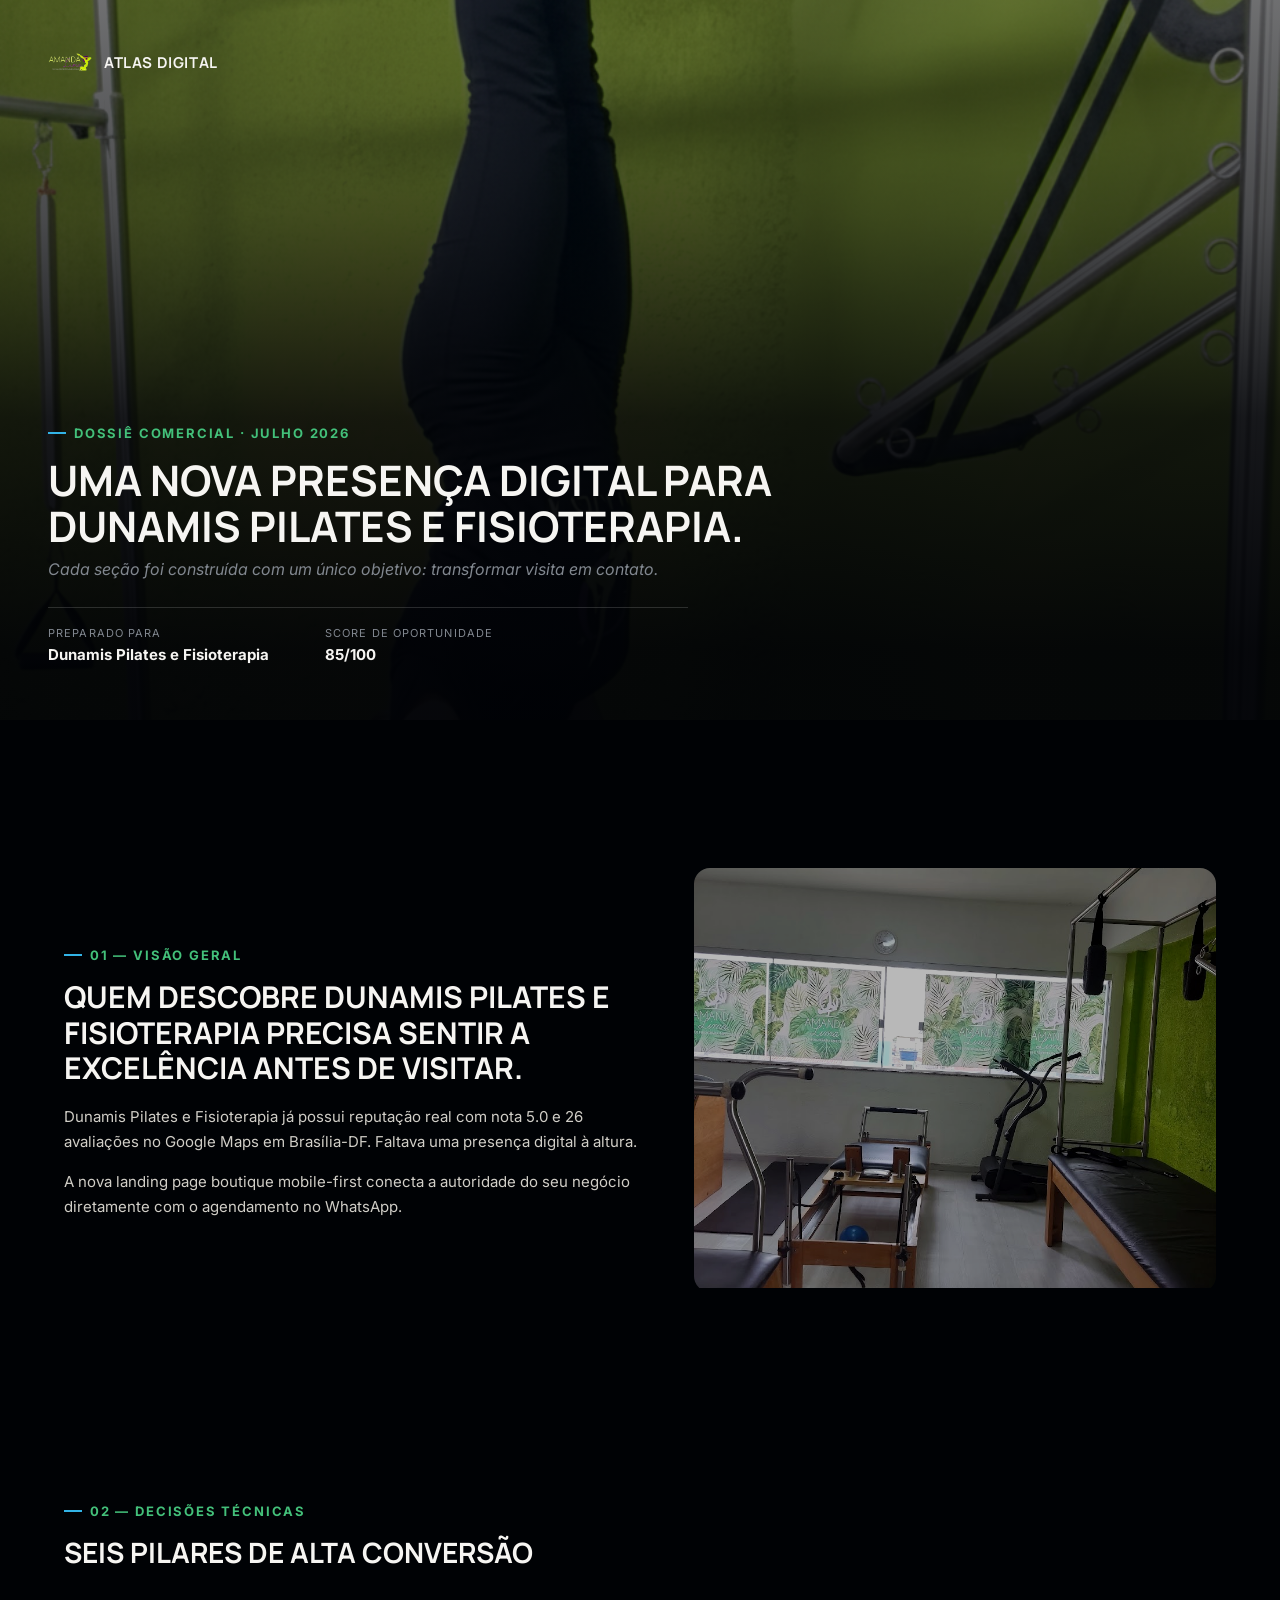
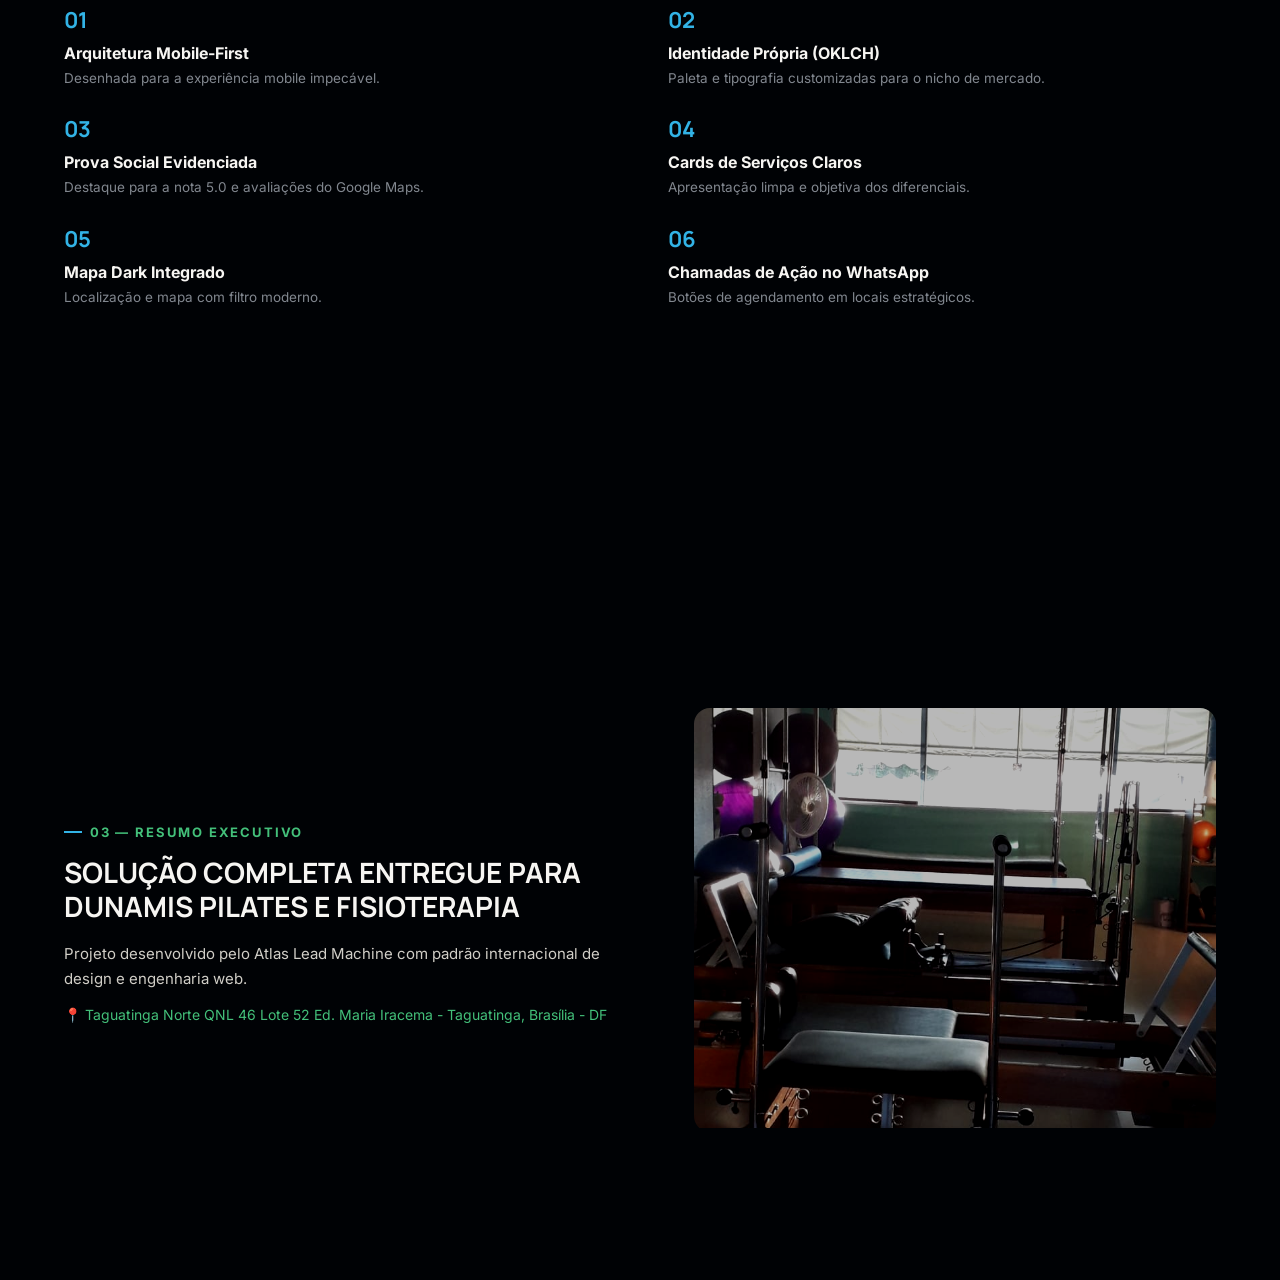
==== presentation/deck.html @ 95e73da5 "Bespoke DEO benchmark build for Dunamis Pilates e Fisioterapia (Atlas VIP - Mobile-first)" ====
<!DOCTYPE html>
<html lang="pt-BR">
<head>
<meta charset="utf-8">
<title>Dossiê — Dunamis Pilates e Fisioterapia</title>
<link rel="preconnect" href="https://fonts.googleapis.com">
<link rel="preconnect" href="https://fonts.gstatic.com" crossorigin>
<link href="https://fonts.googleapis.com/css2?family=Manrope:wght@700;800&family=Inter:wght@400;500;600;700&display=swap" rel="stylesheet">
<style>
  * { box-sizing:border-box; margin:0; padding:0; }
  body { background:oklch(0.08 0.02 255); font-family:'Inter', sans-serif; }
  .disp { font-family:'Manrope', sans-serif; font-weight:700; }
  .slide { width:1280px; height:720px; position:relative; overflow:hidden; background:oklch(0.08 0.02 255); color:oklch(0.97 0.004 90); }
  .eyebrow { display:inline-flex; align-items:center; gap:8px; font-weight:700; letter-spacing:.14em; font-size:13px; color:oklch(0.72 0.15 155); text-transform:uppercase; }
  .eyebrow::before { content:''; width:18px; height:2px; background:oklch(0.72 0.13 230); display:inline-block; }
  .photo-treat { filter: grayscale(.08) contrast(1.1) brightness(.72); }
  .num { font-family:'Manrope', sans-serif; font-weight:700; color:oklch(0.72 0.13 230); font-size:22px; }
  .panel { background:oklch(0.11 0.02 255); border:1px solid oklch(1 0 0 / 8%); border-radius:16px; }
  .muted { color: oklch(0.62 0.014 255); }
  .ink { color: oklch(0.85 0.01 90); }
</style>
</head>
<body>

<!-- SLIDE 0 — CAPA -->
<section class="slide">
  <img src="../assets/img/photo_1.jpg" class="photo-treat" style="position:absolute;inset:0;width:100%;height:100%;object-fit:cover;">
  <div style="position:absolute;inset:0;background:linear-gradient(0deg,oklch(0.08 0.02 255 / .97) 10%,oklch(0.08 0.02 255 / .88) 42%,oklch(0.08 0.02 255 / .6) 70%,oklch(0.08 0.02 255 / .4) 100%);"></div>
  <div style="position:absolute;top:40px;left:48px;display:flex;align-items:center;gap:12px;">
    <img src="../assets/img/logo.png" style="height:44px;border-radius:50%;">
    <span style="font-family:'Manrope', sans-serif;font-weight:700;font-size:15px;text-transform:uppercase;letter-spacing:.04em;">Atlas Digital</span>
  </div>
  <div style="position:absolute;left:48px;right:48px;bottom:56px;">
    <span class="eyebrow">Dossiê Comercial · Julho 2026</span>
    <h1 class="disp" style="font-size:42px;line-height:1.1;text-transform:uppercase;margin:16px 0 10px;max-width:860px;">Uma nova presença digital para Dunamis Pilates e Fisioterapia.</h1>
    <p style="font-style:italic;font-size:16px;max-width:640px;margin-bottom:28px;" class="muted">Cada seção foi construída com um único objetivo: transformar visita em contato.</p>
    <div style="display:flex;gap:56px;padding-top:18px;border-top:1px solid oklch(1 0 0 / 15%);max-width:640px;">
      <div><span style="font-size:11px;letter-spacing:.1em;text-transform:uppercase;display:block;margin-bottom:4px;" class="muted">Preparado para</span><strong style="font-size:15px;">Dunamis Pilates e Fisioterapia</strong></div>
      <div><span style="font-size:11px;letter-spacing:.1em;text-transform:uppercase;display:block;margin-bottom:4px;" class="muted">Score de Oportunidade</span><strong style="font-size:15px;">85/100</strong></div>
    </div>
  </div>
</section>

<!-- SLIDE 1 — VISÃO GERAL -->
<section class="slide" style="display:flex;align-items:center;padding:0 64px;gap:56px;">
  <div style="flex:1.1;">
    <span class="eyebrow">01 — Visão Geral</span>
    <h2 class="disp" style="font-size:30px;text-transform:uppercase;line-height:1.18;margin:16px 0 18px;">Quem descobre Dunamis Pilates e Fisioterapia precisa sentir a excelência antes de visitar.</h2>
    <p style="font-size:15px;line-height:1.7;margin-bottom:14px;" class="ink">Dunamis Pilates e Fisioterapia já possui reputação real com nota 5.0 e 26 avaliações no Google Maps em Brasília-DF. Faltava uma presença digital à altura.</p>
    <p style="font-size:15px;line-height:1.7;" class="ink">A nova landing page boutique mobile-first conecta a autoridade do seu negócio diretamente com o agendamento no WhatsApp.</p>
  </div>
  <div style="flex:1;border-radius:16px;overflow:hidden;">
    <img src="../assets/img/photo_2.jpg" class="photo-treat" style="width:100%;height:420px;object-fit:cover;">
  </div>
</section>

<!-- SLIDE 2 — DECISÕES DE DESIGN -->
<section class="slide" style="padding:56px 64px;">
  <span class="eyebrow">02 — Decisões Técnicas</span>
  <h2 class="disp" style="font-size:28px;text-transform:uppercase;margin:14px 0 34px;">Seis pilares de alta conversão</h2>
  <div style="display:grid;grid-template-columns:1fr 1fr;column-gap:56px;row-gap:26px;">
    <div><span class="num">01</span><strong style="display:block;font-size:16px;margin:8px 0 4px;">Arquitetura Mobile-First</strong><span style="font-size:13.5px;line-height:1.5;" class="muted">Desenhada para a experiência mobile impecável.</span></div>
    <div><span class="num">02</span><strong style="display:block;font-size:16px;margin:8px 0 4px;">Identidade Própria (OKLCH)</strong><span style="font-size:13.5px;line-height:1.5;" class="muted">Paleta e tipografia customizadas para o nicho de mercado.</span></div>
    <div><span class="num">03</span><strong style="display:block;font-size:16px;margin:8px 0 4px;">Prova Social Evidenciada</strong><span style="font-size:13.5px;line-height:1.5;" class="muted">Destaque para a nota 5.0 e avaliações do Google Maps.</span></div>
    <div><span class="num">04</span><strong style="display:block;font-size:16px;margin:8px 0 4px;">Cards de Serviços Claros</strong><span style="font-size:13.5px;line-height:1.5;" class="muted">Apresentação limpa e objetiva dos diferenciais.</span></div>
    <div><span class="num">05</span><strong style="display:block;font-size:16px;margin:8px 0 4px;">Mapa Dark Integrado</strong><span style="font-size:13.5px;line-height:1.5;" class="muted">Localização e mapa com filtro moderno.</span></div>
    <div><span class="num">06</span><strong style="display:block;font-size:16px;margin:8px 0 4px;">Chamadas de Ação no WhatsApp</strong><span style="font-size:13.5px;line-height:1.5;" class="muted">Botões de agendamento em locais estratégicos.</span></div>
  </div>
</section>

<!-- SLIDE 3 — RESUMO DO PROJETO -->
<section class="slide" style="display:flex;align-items:center;padding:0 64px;gap:56px;">
  <div style="flex:1.1;">
    <span class="eyebrow">03 — Resumo Executivo</span>
    <h2 class="disp" style="font-size:28px;text-transform:uppercase;line-height:1.18;margin:16px 0 18px;">Solução completa entregue para Dunamis Pilates e Fisioterapia</h2>
    <p style="font-size:15px;line-height:1.7;margin-bottom:14px;" class="ink">Projeto desenvolvido pelo Atlas Lead Machine com padrão internacional de design e engenharia web.</p>
    <p style="font-size:14px;color:oklch(0.72 0.15 155);">📍 Taguatinga Norte QNL 46 Lote 52 Ed. Maria Iracema - Taguatinga, Brasília - DF</p>
  </div>
  <div style="flex:1;border-radius:16px;overflow:hidden;">
    <img src="../assets/img/photo_3.jpg" class="photo-treat" style="width:100%;height:420px;object-fit:cover;">
  </div>
</section>

</body>
</html>
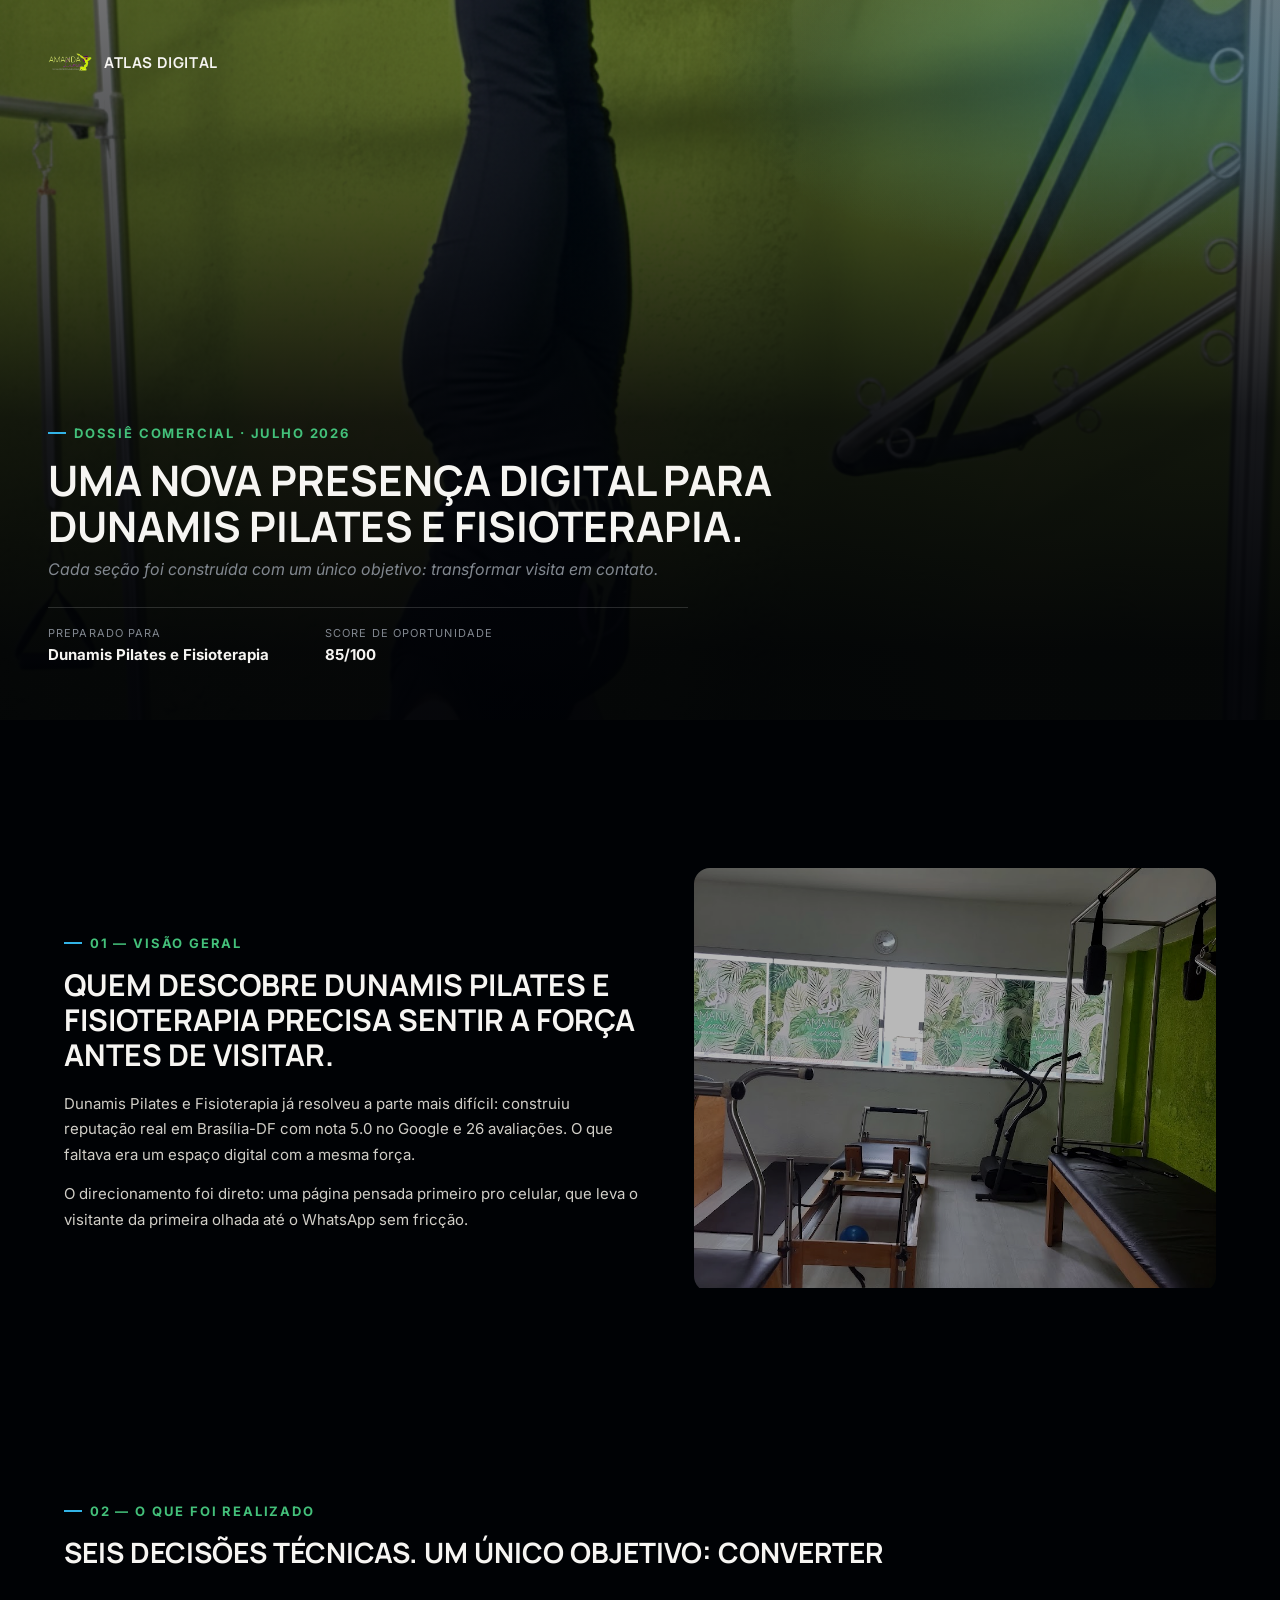
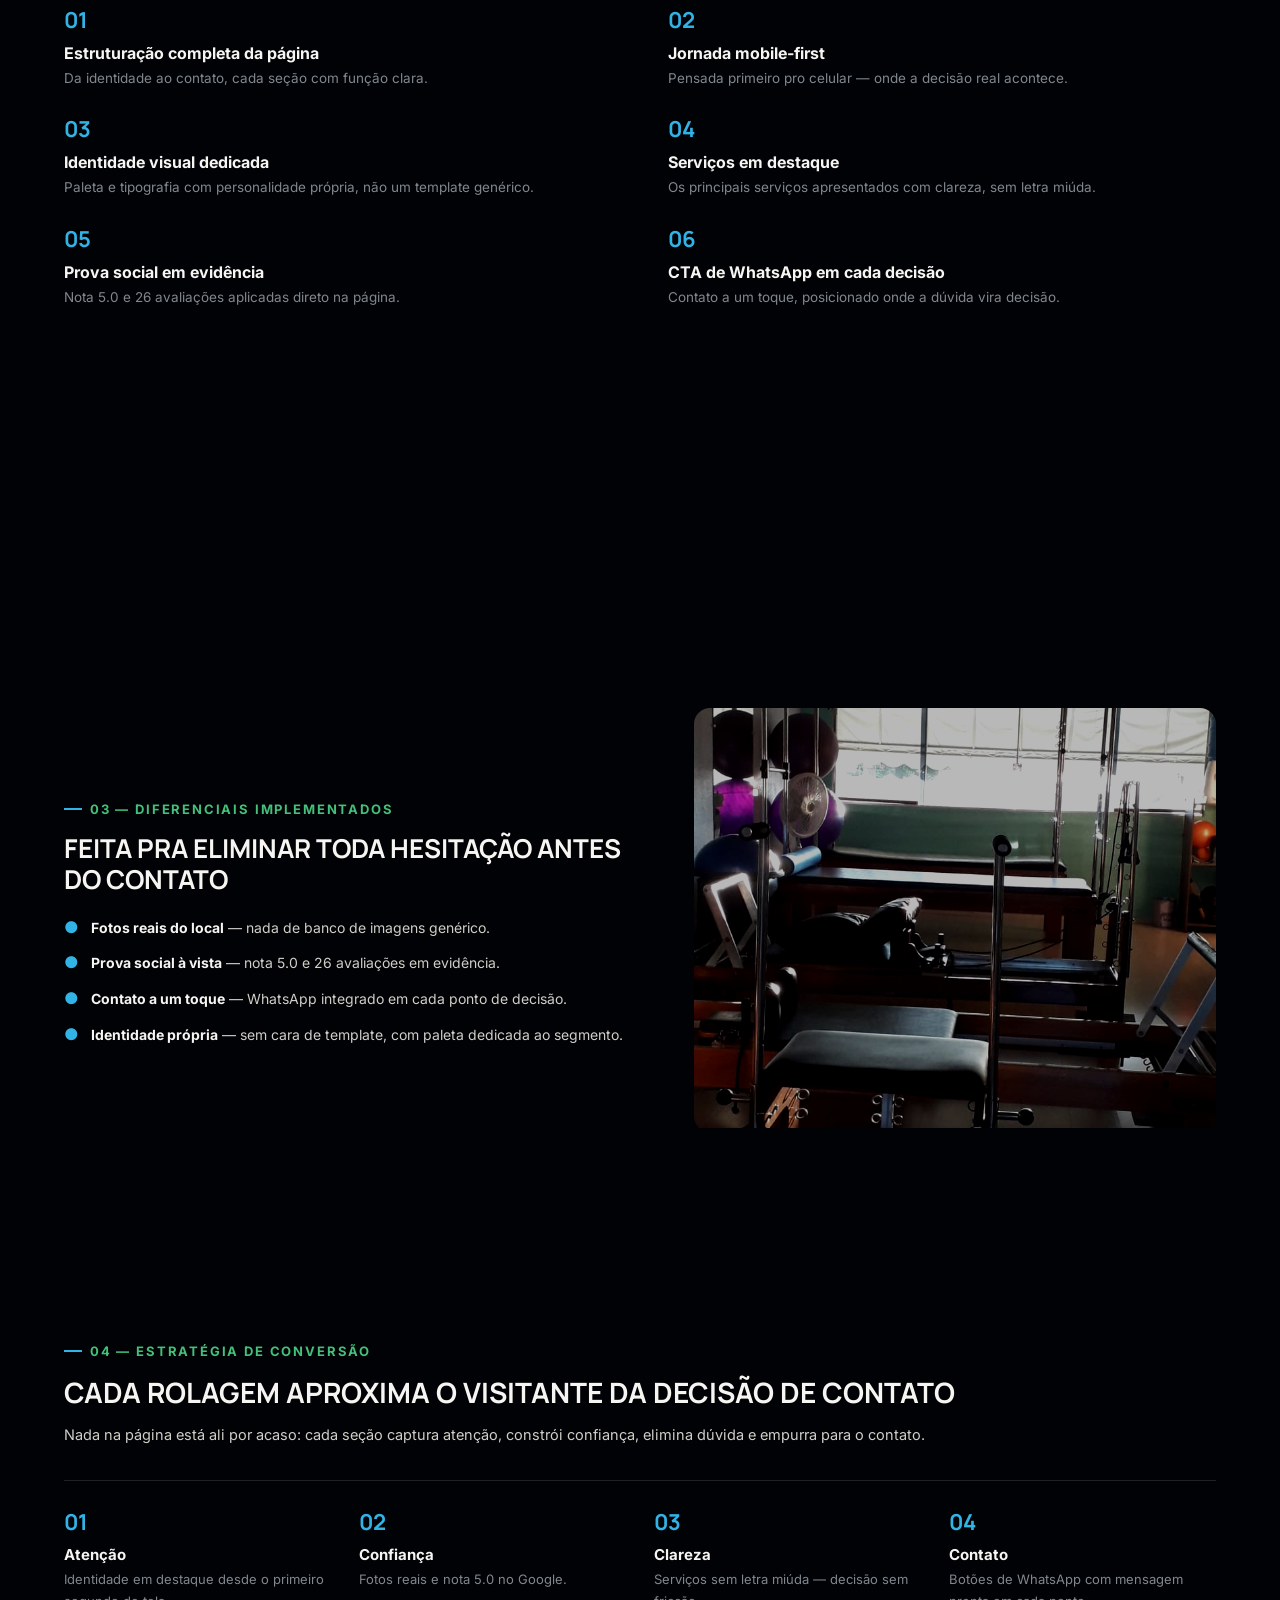
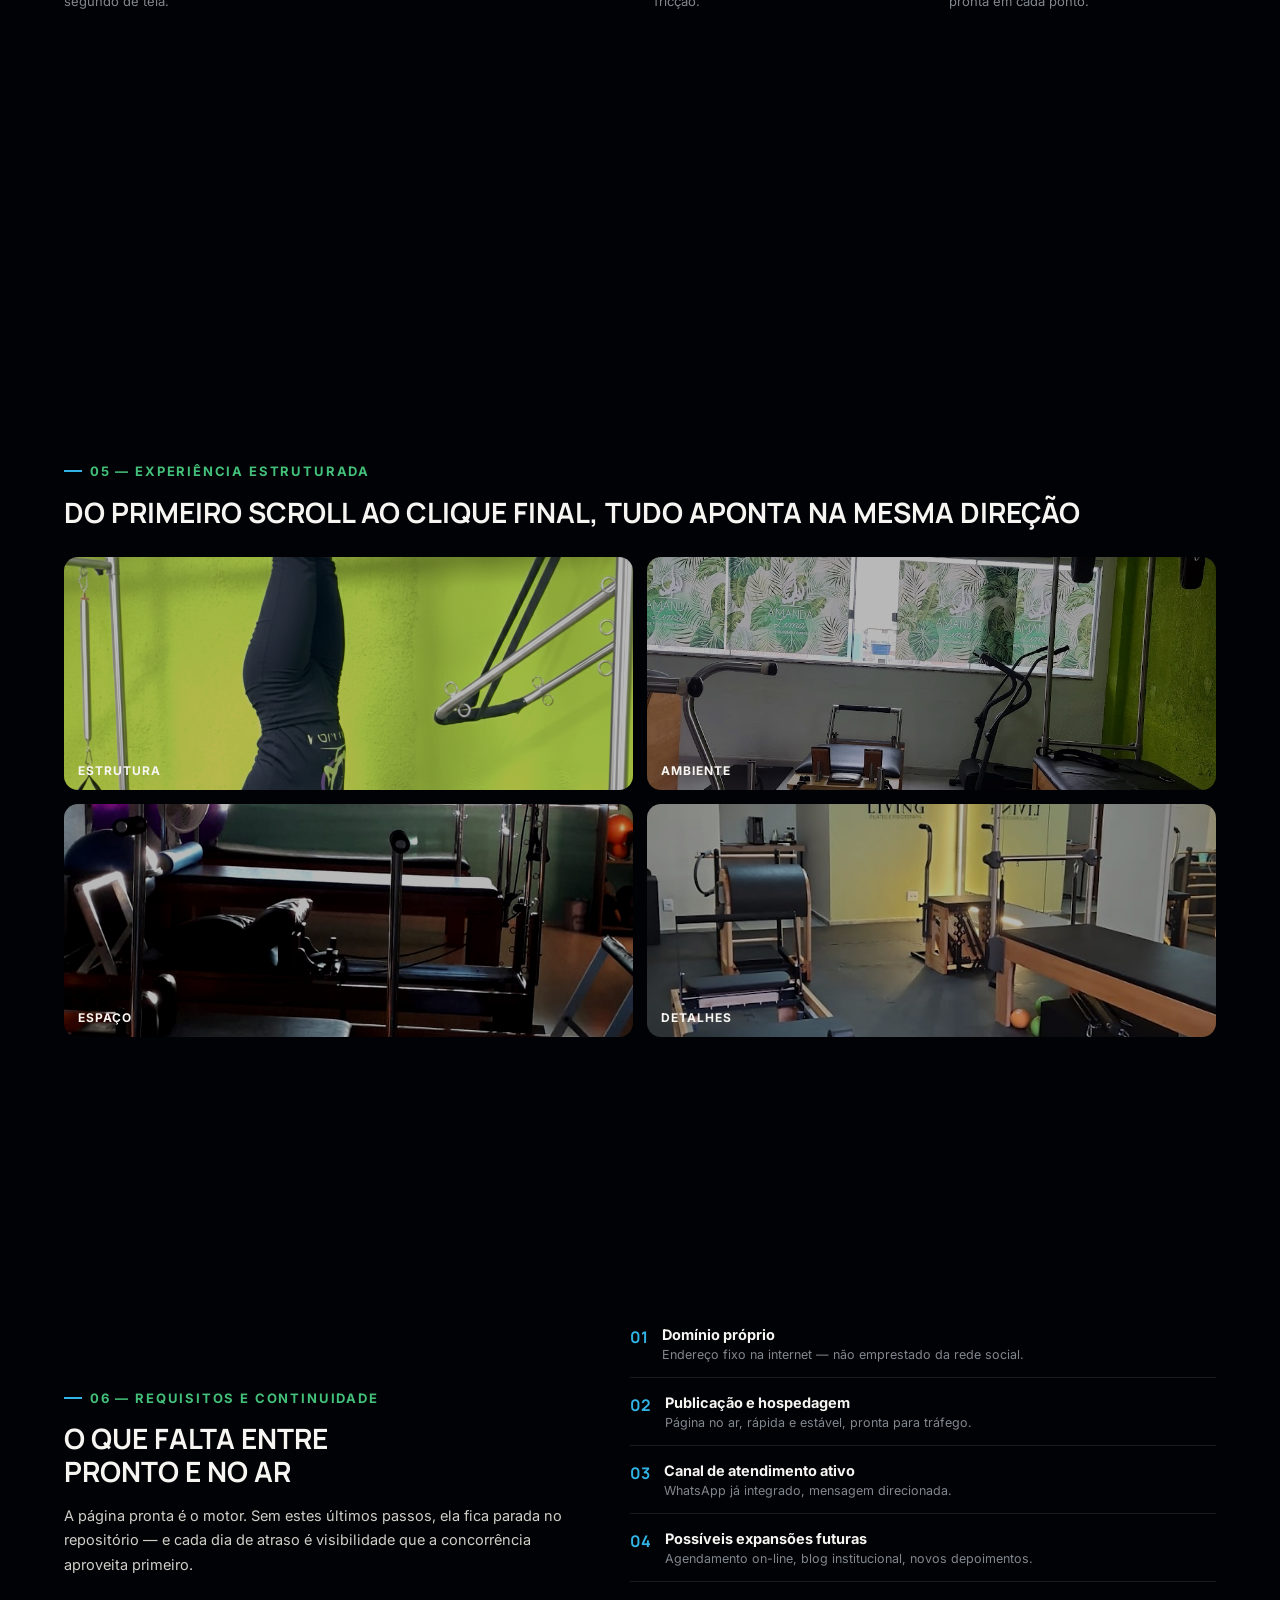
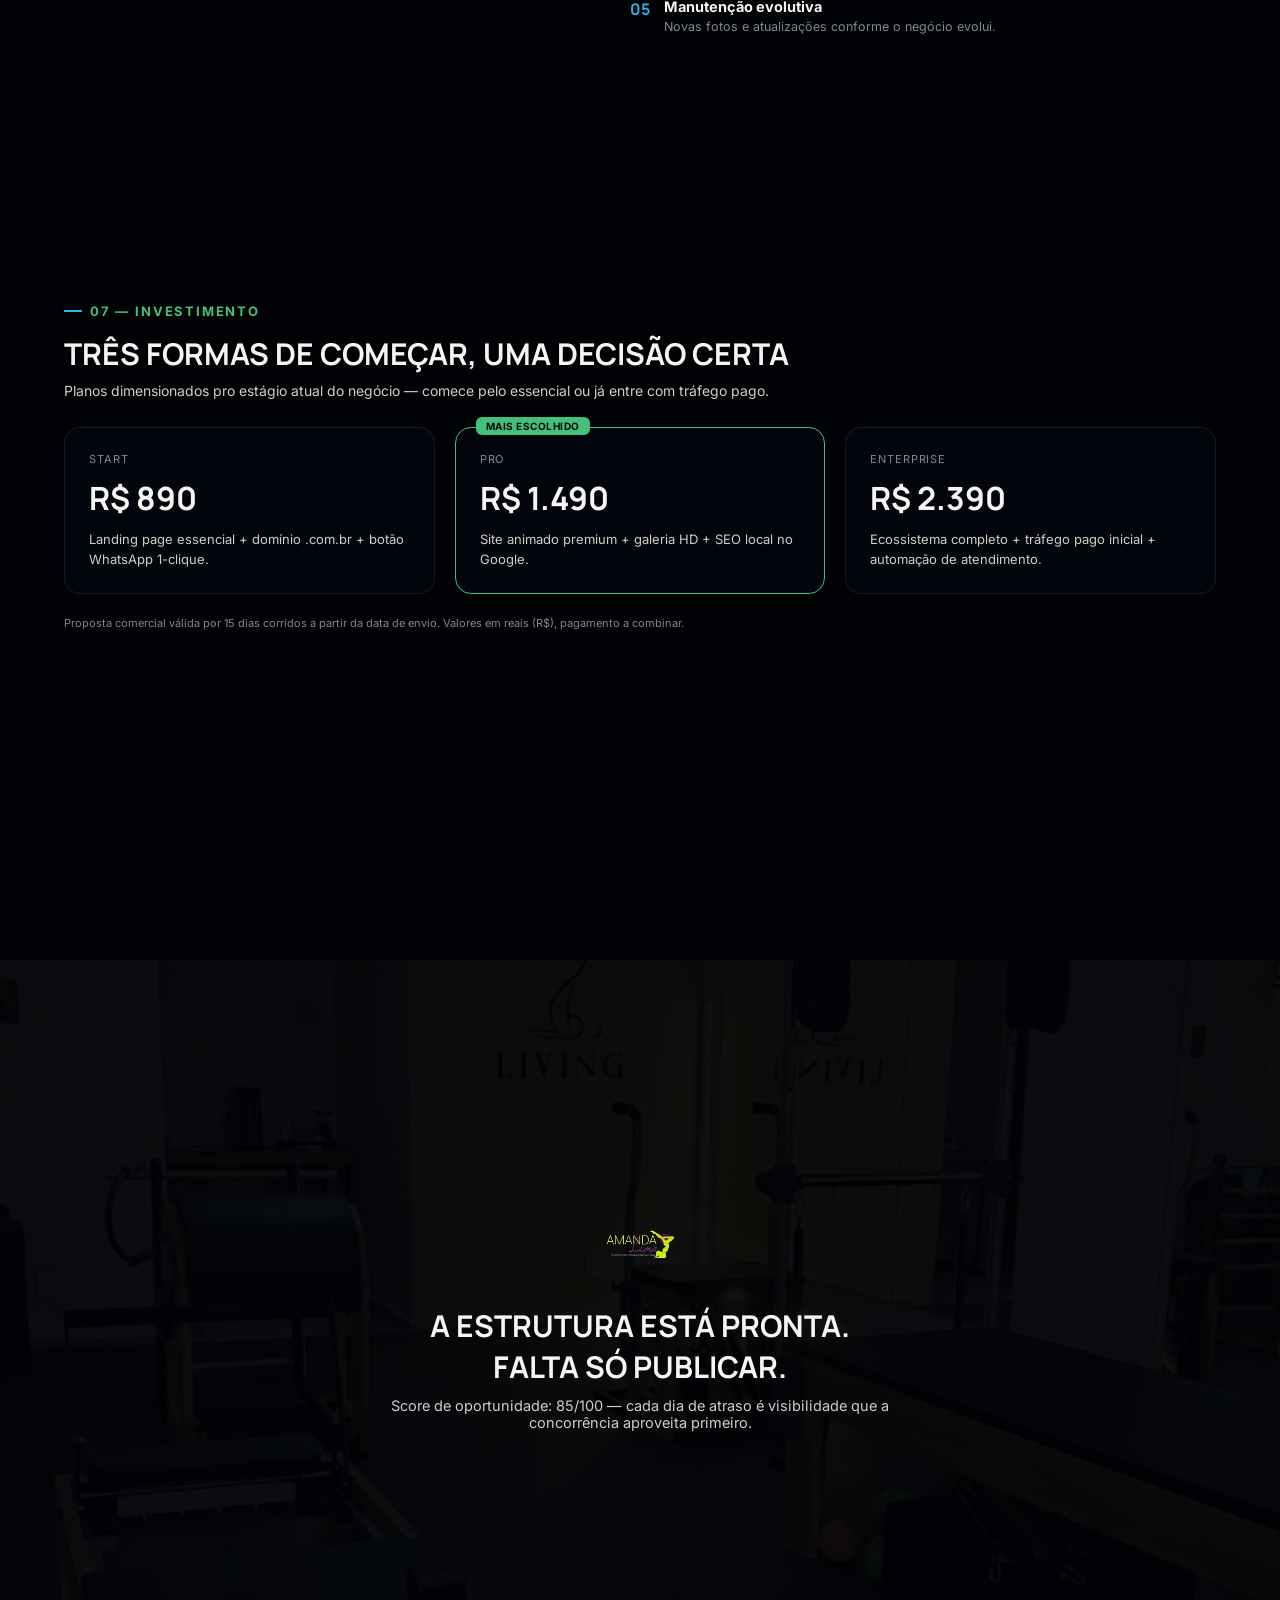
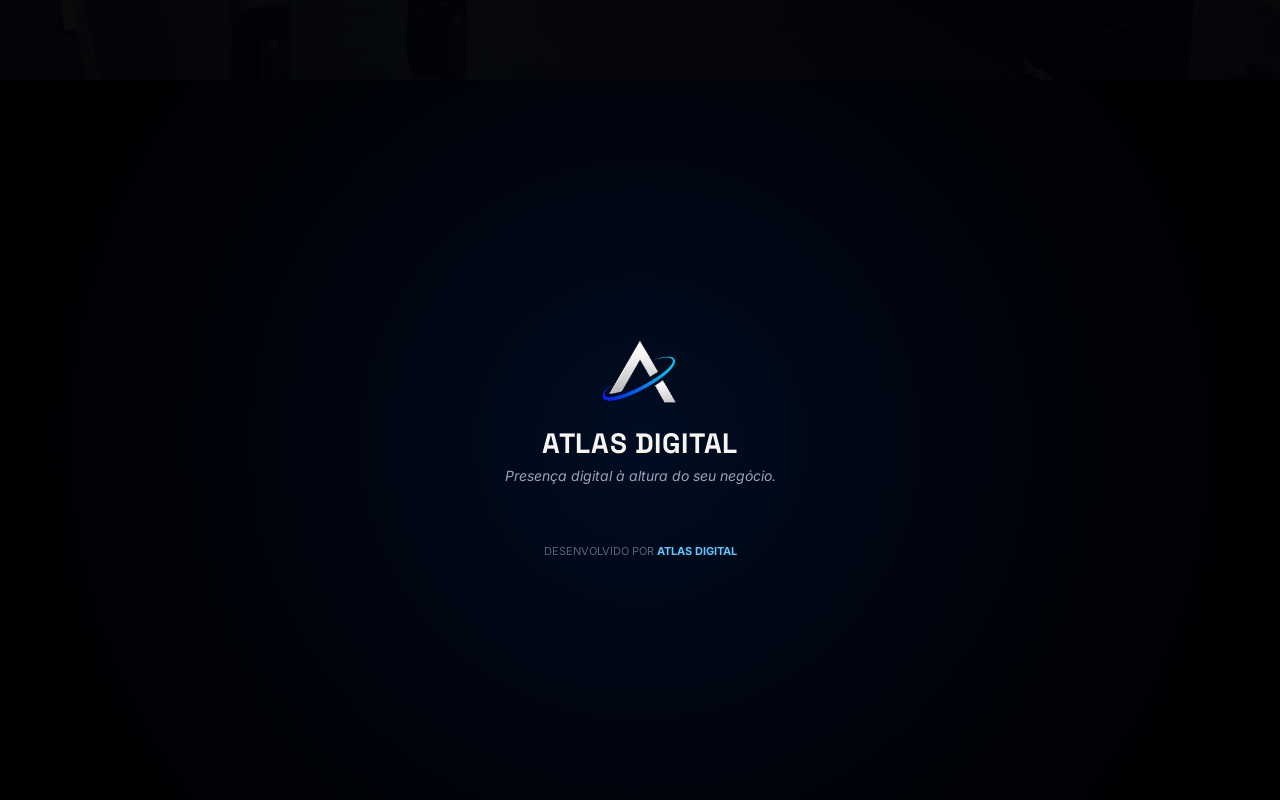
==== commit 1e9d47b4: "Add complete 10-slide PDF dossier with Investment proposal" ====
--- a/presentation/deck.html
+++ b/presentation/deck.html
@@ -5,7 +5,7 @@
 <title>Dossiê — Dunamis Pilates e Fisioterapia</title>
 <link rel="preconnect" href="https://fonts.googleapis.com">
 <link rel="preconnect" href="https://fonts.gstatic.com" crossorigin>
-<link href="https://fonts.googleapis.com/css2?family=Manrope:wght@700;800&family=Inter:wght@400;500;600;700&display=swap" rel="stylesheet">
+<link href="https://fonts.googleapis.com/css2?family=Manrope:wght@700;800&family=Inter:wght@400;500;600;700&family=Space+Grotesk:wght@700&display=swap" rel="stylesheet">
 <style>
   * { box-sizing:border-box; margin:0; padding:0; }
   body { background:oklch(0.08 0.02 255); font-family:'Inter', sans-serif; }
@@ -26,6 +26,7 @@
 <section class="slide">
   <img src="../assets/img/photo_1.jpg" class="photo-treat" style="position:absolute;inset:0;width:100%;height:100%;object-fit:cover;">
   <div style="position:absolute;inset:0;background:linear-gradient(0deg,oklch(0.08 0.02 255 / .97) 10%,oklch(0.08 0.02 255 / .88) 42%,oklch(0.08 0.02 255 / .6) 70%,oklch(0.08 0.02 255 / .4) 100%);"></div>
+  <div style="position:absolute;inset:0;background:radial-gradient(ellipse 50% 40% at 90% 10%,oklch(0.72 0.13 230 / .25),transparent 70%);"></div>
   <div style="position:absolute;top:40px;left:48px;display:flex;align-items:center;gap:12px;">
     <img src="../assets/img/logo.png" style="height:44px;border-radius:50%;">
     <span style="font-family:'Manrope', sans-serif;font-weight:700;font-size:15px;text-transform:uppercase;letter-spacing:.04em;">Atlas Digital</span>
@@ -45,41 +46,131 @@
 <section class="slide" style="display:flex;align-items:center;padding:0 64px;gap:56px;">
   <div style="flex:1.1;">
     <span class="eyebrow">01 — Visão Geral</span>
-    <h2 class="disp" style="font-size:30px;text-transform:uppercase;line-height:1.18;margin:16px 0 18px;">Quem descobre Dunamis Pilates e Fisioterapia precisa sentir a excelência antes de visitar.</h2>
-    <p style="font-size:15px;line-height:1.7;margin-bottom:14px;" class="ink">Dunamis Pilates e Fisioterapia já possui reputação real com nota 5.0 e 26 avaliações no Google Maps em Brasília-DF. Faltava uma presença digital à altura.</p>
-    <p style="font-size:15px;line-height:1.7;" class="ink">A nova landing page boutique mobile-first conecta a autoridade do seu negócio diretamente com o agendamento no WhatsApp.</p>
+    <h2 class="disp" style="font-size:30px;text-transform:uppercase;line-height:1.18;margin:16px 0 18px;">Quem descobre Dunamis Pilates e Fisioterapia precisa sentir a força antes de visitar.</h2>
+    <p style="font-size:15px;line-height:1.7;margin-bottom:14px;" class="ink">Dunamis Pilates e Fisioterapia já resolveu a parte mais difícil: construiu reputação real em Brasília-DF com nota 5.0 no Google e 26 avaliações. O que faltava era um espaço digital com a mesma força.</p>
+    <p style="font-size:15px;line-height:1.7;" class="ink">O direcionamento foi direto: uma página pensada primeiro pro celular, que leva o visitante da primeira olhada até o WhatsApp sem fricção.</p>
   </div>
   <div style="flex:1;border-radius:16px;overflow:hidden;">
     <img src="../assets/img/photo_2.jpg" class="photo-treat" style="width:100%;height:420px;object-fit:cover;">
   </div>
 </section>
 
-<!-- SLIDE 2 — DECISÕES DE DESIGN -->
+<!-- SLIDE 2 — O QUE FOI REALIZADO -->
 <section class="slide" style="padding:56px 64px;">
-  <span class="eyebrow">02 — Decisões Técnicas</span>
-  <h2 class="disp" style="font-size:28px;text-transform:uppercase;margin:14px 0 34px;">Seis pilares de alta conversão</h2>
+  <span class="eyebrow">02 — O que foi realizado</span>
+  <h2 class="disp" style="font-size:28px;text-transform:uppercase;margin:14px 0 34px;">Seis decisões técnicas. Um único objetivo: converter</h2>
   <div style="display:grid;grid-template-columns:1fr 1fr;column-gap:56px;row-gap:26px;">
-    <div><span class="num">01</span><strong style="display:block;font-size:16px;margin:8px 0 4px;">Arquitetura Mobile-First</strong><span style="font-size:13.5px;line-height:1.5;" class="muted">Desenhada para a experiência mobile impecável.</span></div>
-    <div><span class="num">02</span><strong style="display:block;font-size:16px;margin:8px 0 4px;">Identidade Própria (OKLCH)</strong><span style="font-size:13.5px;line-height:1.5;" class="muted">Paleta e tipografia customizadas para o nicho de mercado.</span></div>
-    <div><span class="num">03</span><strong style="display:block;font-size:16px;margin:8px 0 4px;">Prova Social Evidenciada</strong><span style="font-size:13.5px;line-height:1.5;" class="muted">Destaque para a nota 5.0 e avaliações do Google Maps.</span></div>
-    <div><span class="num">04</span><strong style="display:block;font-size:16px;margin:8px 0 4px;">Cards de Serviços Claros</strong><span style="font-size:13.5px;line-height:1.5;" class="muted">Apresentação limpa e objetiva dos diferenciais.</span></div>
-    <div><span class="num">05</span><strong style="display:block;font-size:16px;margin:8px 0 4px;">Mapa Dark Integrado</strong><span style="font-size:13.5px;line-height:1.5;" class="muted">Localização e mapa com filtro moderno.</span></div>
-    <div><span class="num">06</span><strong style="display:block;font-size:16px;margin:8px 0 4px;">Chamadas de Ação no WhatsApp</strong><span style="font-size:13.5px;line-height:1.5;" class="muted">Botões de agendamento em locais estratégicos.</span></div>
+    <div><span class="num">01</span><strong style="display:block;font-size:16px;margin:8px 0 4px;">Estruturação completa da página</strong><span style="font-size:13.5px;line-height:1.5;" class="muted">Da identidade ao contato, cada seção com função clara.</span></div>
+    <div><span class="num">02</span><strong style="display:block;font-size:16px;margin:8px 0 4px;">Jornada mobile-first</strong><span style="font-size:13.5px;line-height:1.5;" class="muted">Pensada primeiro pro celular — onde a decisão real acontece.</span></div>
+    <div><span class="num">03</span><strong style="display:block;font-size:16px;margin:8px 0 4px;">Identidade visual dedicada</strong><span style="font-size:13.5px;line-height:1.5;" class="muted">Paleta e tipografia com personalidade própria, não um template genérico.</span></div>
+    <div><span class="num">04</span><strong style="display:block;font-size:16px;margin:8px 0 4px;">Serviços em destaque</strong><span style="font-size:13.5px;line-height:1.5;" class="muted">Os principais serviços apresentados com clareza, sem letra miúda.</span></div>
+    <div><span class="num">05</span><strong style="display:block;font-size:16px;margin:8px 0 4px;">Prova social em evidência</strong><span style="font-size:13.5px;line-height:1.5;" class="muted">Nota 5.0 e 26 avaliações aplicadas direto na página.</span></div>
+    <div><span class="num">06</span><strong style="display:block;font-size:16px;margin:8px 0 4px;">CTA de WhatsApp em cada decisão</strong><span style="font-size:13.5px;line-height:1.5;" class="muted">Contato a um toque, posicionado onde a dúvida vira decisão.</span></div>
   </div>
 </section>
 
-<!-- SLIDE 3 — RESUMO DO PROJETO -->
+<!-- SLIDE 3 — DIFERENCIAIS -->
 <section class="slide" style="display:flex;align-items:center;padding:0 64px;gap:56px;">
   <div style="flex:1.1;">
-    <span class="eyebrow">03 — Resumo Executivo</span>
-    <h2 class="disp" style="font-size:28px;text-transform:uppercase;line-height:1.18;margin:16px 0 18px;">Solução completa entregue para Dunamis Pilates e Fisioterapia</h2>
-    <p style="font-size:15px;line-height:1.7;margin-bottom:14px;" class="ink">Projeto desenvolvido pelo Atlas Lead Machine com padrão internacional de design e engenharia web.</p>
-    <p style="font-size:14px;color:oklch(0.72 0.15 155);">📍 Taguatinga Norte QNL 46 Lote 52 Ed. Maria Iracema - Taguatinga, Brasília - DF</p>
+    <span class="eyebrow">03 — Diferenciais implementados</span>
+    <h2 class="disp" style="font-size:26px;text-transform:uppercase;line-height:1.18;margin:16px 0 22px;">Feita pra eliminar toda hesitação antes do contato</h2>
+    <div style="display:flex;flex-direction:column;gap:14px;">
+      <div style="display:flex;gap:12px;"><span style="color:oklch(0.72 0.13 230);">●</span><span style="font-size:14px;line-height:1.55;" class="ink"><strong style="color:oklch(0.97 0.004 90);">Fotos reais do local</strong> — nada de banco de imagens genérico.</span></div>
+      <div style="display:flex;gap:12px;"><span style="color:oklch(0.72 0.13 230);">●</span><span style="font-size:14px;line-height:1.55;" class="ink"><strong style="color:oklch(0.97 0.004 90);">Prova social à vista</strong> — nota 5.0 e 26 avaliações em evidência.</span></div>
+      <div style="display:flex;gap:12px;"><span style="color:oklch(0.72 0.13 230);">●</span><span style="font-size:14px;line-height:1.55;" class="ink"><strong style="color:oklch(0.97 0.004 90);">Contato a um toque</strong> — WhatsApp integrado em cada ponto de decisão.</span></div>
+      <div style="display:flex;gap:12px;"><span style="color:oklch(0.72 0.13 230);">●</span><span style="font-size:14px;line-height:1.55;" class="ink"><strong style="color:oklch(0.97 0.004 90);">Identidade própria</strong> — sem cara de template, com paleta dedicada ao segmento.</span></div>
+    </div>
   </div>
   <div style="flex:1;border-radius:16px;overflow:hidden;">
     <img src="../assets/img/photo_3.jpg" class="photo-treat" style="width:100%;height:420px;object-fit:cover;">
   </div>
 </section>
 
+<!-- SLIDE 4 — ESTRATÉGIA DE CONVERSÃO -->
+<section class="slide" style="padding:56px 64px;">
+  <span class="eyebrow">04 — Estratégia de conversão</span>
+  <h2 class="disp" style="font-size:28px;text-transform:uppercase;margin:14px 0 12px;">Cada rolagem aproxima o visitante da decisão de contato</h2>
+  <p style="font-size:14.5px;line-height:1.6;max-width:920px;margin-bottom:34px;" class="ink">Nada na página está ali por acaso: cada seção captura atenção, constrói confiança, elimina dúvida e empurra para o contato.</p>
+  <div style="display:grid;grid-template-columns:repeat(4,1fr);gap:28px;border-top:1px solid oklch(1 0 0 / 12%);padding-top:26px;">
+    <div><span class="num">01</span><strong style="display:block;font-size:15px;margin:8px 0 4px;">Atenção</strong><span style="font-size:13px;line-height:1.5;" class="muted">Identidade em destaque desde o primeiro segundo de tela.</span></div>
+    <div><span class="num">02</span><strong style="display:block;font-size:15px;margin:8px 0 4px;">Confiança</strong><span style="font-size:13px;line-height:1.5;" class="muted">Fotos reais e nota 5.0 no Google.</span></div>
+    <div><span class="num">03</span><strong style="display:block;font-size:15px;margin:8px 0 4px;">Clareza</strong><span style="font-size:13px;line-height:1.5;" class="muted">Serviços sem letra miúda — decisão sem fricção.</span></div>
+    <div><span class="num">04</span><strong style="display:block;font-size:15px;margin:8px 0 4px;">Contato</strong><span style="font-size:13px;line-height:1.5;" class="muted">Botões de WhatsApp com mensagem pronta em cada ponto.</span></div>
+  </div>
+</section>
+
+<!-- SLIDE 5 — EXPERIÊNCIA ESTRUTURADA -->
+<section class="slide" style="padding:56px 64px;">
+  <span class="eyebrow">05 — Experiência estruturada</span>
+  <h2 class="disp" style="font-size:28px;text-transform:uppercase;margin:14px 0 26px;">Do primeiro scroll ao clique final, tudo aponta na mesma direção</h2>
+  <div style="display:grid;grid-template-columns:1fr 1fr;grid-template-rows:1fr 1fr;gap:14px;height:480px;">
+    <div style="position:relative;border-radius:14px;overflow:hidden;"><img src="../assets/img/photo_1.jpg" class="photo-treat" style="width:100%;height:100%;object-fit:cover;object-position:center;"><span style="position:absolute;left:14px;bottom:12px;font-size:12px;font-weight:700;letter-spacing:.08em;text-transform:uppercase;">Estrutura</span></div>
+    <div style="position:relative;border-radius:14px;overflow:hidden;"><img src="../assets/img/photo_2.jpg" class="photo-treat" style="width:100%;height:100%;object-fit:cover;object-position:center;"><span style="position:absolute;left:14px;bottom:12px;font-size:12px;font-weight:700;letter-spacing:.08em;text-transform:uppercase;">Ambiente</span></div>
+    <div style="position:relative;border-radius:14px;overflow:hidden;"><img src="../assets/img/photo_3.jpg" class="photo-treat" style="width:100%;height:100%;object-fit:cover;object-position:center;"><span style="position:absolute;left:14px;bottom:12px;font-size:12px;font-weight:700;letter-spacing:.08em;text-transform:uppercase;">Espaço</span></div>
+    <div style="position:relative;border-radius:14px;overflow:hidden;"><img src="../assets/img/photo_4.jpg" class="photo-treat" style="width:100%;height:100%;object-fit:cover;object-position:center;"><span style="position:absolute;left:14px;bottom:12px;font-size:12px;font-weight:700;letter-spacing:.08em;text-transform:uppercase;">Detalhes</span></div>
+  </div>
+</section>
+
+<!-- SLIDE 6 — REQUISITOS E CONTINUIDADE -->
+<section class="slide" style="display:flex;align-items:center;padding:0 64px;gap:56px;">
+  <div style="flex:1;">
+    <span class="eyebrow">06 — Requisitos e continuidade</span>
+    <h2 class="disp" style="font-size:28px;text-transform:uppercase;line-height:1.18;margin:16px 0 16px;">O que falta entre<br>pronto e no ar</h2>
+    <p style="font-size:14.5px;line-height:1.7;" class="ink">A página pronta é o motor. Sem estes últimos passos, ela fica parada no repositório — e cada dia de atraso é visibilidade que a concorrência aproveita primeiro.</p>
+  </div>
+  <div style="flex:1.15;display:flex;flex-direction:column;gap:16px;">
+    <div style="display:flex;gap:14px;border-bottom:1px solid oklch(1 0 0 / 10%);padding-bottom:14px;"><span class="num" style="font-size:16px;">01</span><div><strong style="display:block;font-size:14.5px;">Domínio próprio</strong><span style="font-size:12.5px;" class="muted">Endereço fixo na internet — não emprestado da rede social.</span></div></div>
+    <div style="display:flex;gap:14px;border-bottom:1px solid oklch(1 0 0 / 10%);padding-bottom:14px;"><span class="num" style="font-size:16px;">02</span><div><strong style="display:block;font-size:14.5px;">Publicação e hospedagem</strong><span style="font-size:12.5px;" class="muted">Página no ar, rápida e estável, pronta para tráfego.</span></div></div>
+    <div style="display:flex;gap:14px;border-bottom:1px solid oklch(1 0 0 / 10%);padding-bottom:14px;"><span class="num" style="font-size:16px;">03</span><div><strong style="display:block;font-size:14.5px;">Canal de atendimento ativo</strong><span style="font-size:12.5px;" class="muted">WhatsApp já integrado, mensagem direcionada.</span></div></div>
+    <div style="display:flex;gap:14px;border-bottom:1px solid oklch(1 0 0 / 10%);padding-bottom:14px;"><span class="num" style="font-size:16px;">04</span><div><strong style="display:block;font-size:14.5px;">Possíveis expansões futuras</strong><span style="font-size:12.5px;" class="muted">Agendamento on-line, blog institucional, novos depoimentos.</span></div></div>
+    <div style="display:flex;gap:14px;"><span class="num" style="font-size:16px;">05</span><div><strong style="display:block;font-size:14.5px;">Manutenção evolutiva</strong><span style="font-size:12.5px;" class="muted">Novas fotos e atualizações conforme o negócio evolui.</span></div></div>
+  </div>
+</section>
+
+<!-- SLIDE 7 — INVESTIMENTO (ATLAS) -->
+<section class="slide" style="padding:56px 64px;">
+  <span class="eyebrow">07 — Investimento</span>
+  <h2 class="disp" style="font-size:30px;text-transform:uppercase;margin:14px 0 8px;">Três formas de começar, uma decisão certa</h2>
+  <p style="font-size:14px;max-width:820px;margin-bottom:28px;" class="ink">Planos dimensionados pro estágio atual do negócio — comece pelo essencial ou já entre com tráfego pago.</p>
+  <div style="display:grid;grid-template-columns:repeat(3,1fr);gap:20px;">
+    <div class="panel" style="padding:24px;display:flex;flex-direction:column;gap:10px;">
+      <span style="font-size:11px;letter-spacing:.08em;text-transform:uppercase;" class="muted">Start</span>
+      <strong class="disp" style="font-size:32px;">R$ 890</strong>
+      <span style="font-size:13px;line-height:1.5;" class="ink">Landing page essencial + domínio .com.br + botão WhatsApp 1-clique.</span>
+    </div>
+    <div class="panel" style="padding:24px;display:flex;flex-direction:column;gap:10px;border:1.5px solid oklch(0.72 0.15 155);position:relative;">
+      <span style="position:absolute;top:-11px;left:20px;background:oklch(0.72 0.15 155);color:#06060a;font-size:10px;font-weight:700;letter-spacing:.05em;padding:3px 10px;border-radius:6px;text-transform:uppercase;">Mais escolhido</span>
+      <span style="font-size:11px;letter-spacing:.08em;text-transform:uppercase;" class="muted">Pro</span>
+      <strong class="disp" style="font-size:32px;">R$ 1.490</strong>
+      <span style="font-size:13px;line-height:1.5;" class="ink">Site animado premium + galeria HD + SEO local no Google.</span>
+    </div>
+    <div class="panel" style="padding:24px;display:flex;flex-direction:column;gap:10px;">
+      <span style="font-size:11px;letter-spacing:.08em;text-transform:uppercase;" class="muted">Enterprise</span>
+      <strong class="disp" style="font-size:32px;">R$ 2.390</strong>
+      <span style="font-size:13px;line-height:1.5;" class="ink">Ecossistema completo + tráfego pago inicial + automação de atendimento.</span>
+    </div>
+  </div>
+  <p style="font-size:11px;margin-top:22px;" class="muted">Proposta comercial válida por 15 dias corridos a partir da data de envio. Valores em reais (R$), pagamento a combinar.</p>
+</section>
+
+<!-- SLIDE 8 — CLOSING -->
+<section class="slide" style="position:relative;display:flex;align-items:center;justify-content:center;text-align:center;">
+  <img src="../assets/img/photo_4.jpg" class="photo-treat" style="position:absolute;inset:0;width:100%;height:100%;object-fit:cover;opacity:.5;">
+  <div style="position:absolute;inset:0;background:oklch(0.08 0.02 255 / .84);"></div>
+  <div style="position:relative;z-index:1;">
+    <img src="../assets/img/logo.png" style="height:70px;border-radius:50%;margin:0 auto 22px;">
+    <h2 class="disp" style="font-size:30px;text-transform:uppercase;margin-bottom:10px;">A estrutura está pronta.<br>Falta só publicar.</h2>
+    <p style="font-size:14.5px;max-width:520px;margin:0 auto;" class="ink">Score de oportunidade: 85/100 — cada dia de atraso é visibilidade que a concorrência aproveita primeiro.</p>
+  </div>
+</section>
+
+<!-- SLIDE 9 — CREDITO ATLAS DIGITAL -->
+<section class="slide" style="display:flex;flex-direction:column;align-items:center;justify-content:center;text-align:center;background:radial-gradient(circle,oklch(0.16 0.05 250),oklch(0.04 0.01 255));">
+  <img src="../assets/img/atlas-mark.png" style="height:84px;margin-bottom:18px;">
+  <div class="disp" style="font-size:28px;letter-spacing:.02em;font-family:'Space Grotesk',sans-serif;">ATLAS DIGITAL</div>
+  <p style="font-style:italic;font-size:14px;color:#9aa3b7;margin-top:6px;">Presença digital à altura do seu negócio.</p>
+  <p style="font-size:11px;color:#5a6376;margin-top:60px;">DESENVOLVIDO POR <strong style="color:#5cc8ff;">ATLAS DIGITAL</strong></p>
+</section>
+
 </body>
 </html>
